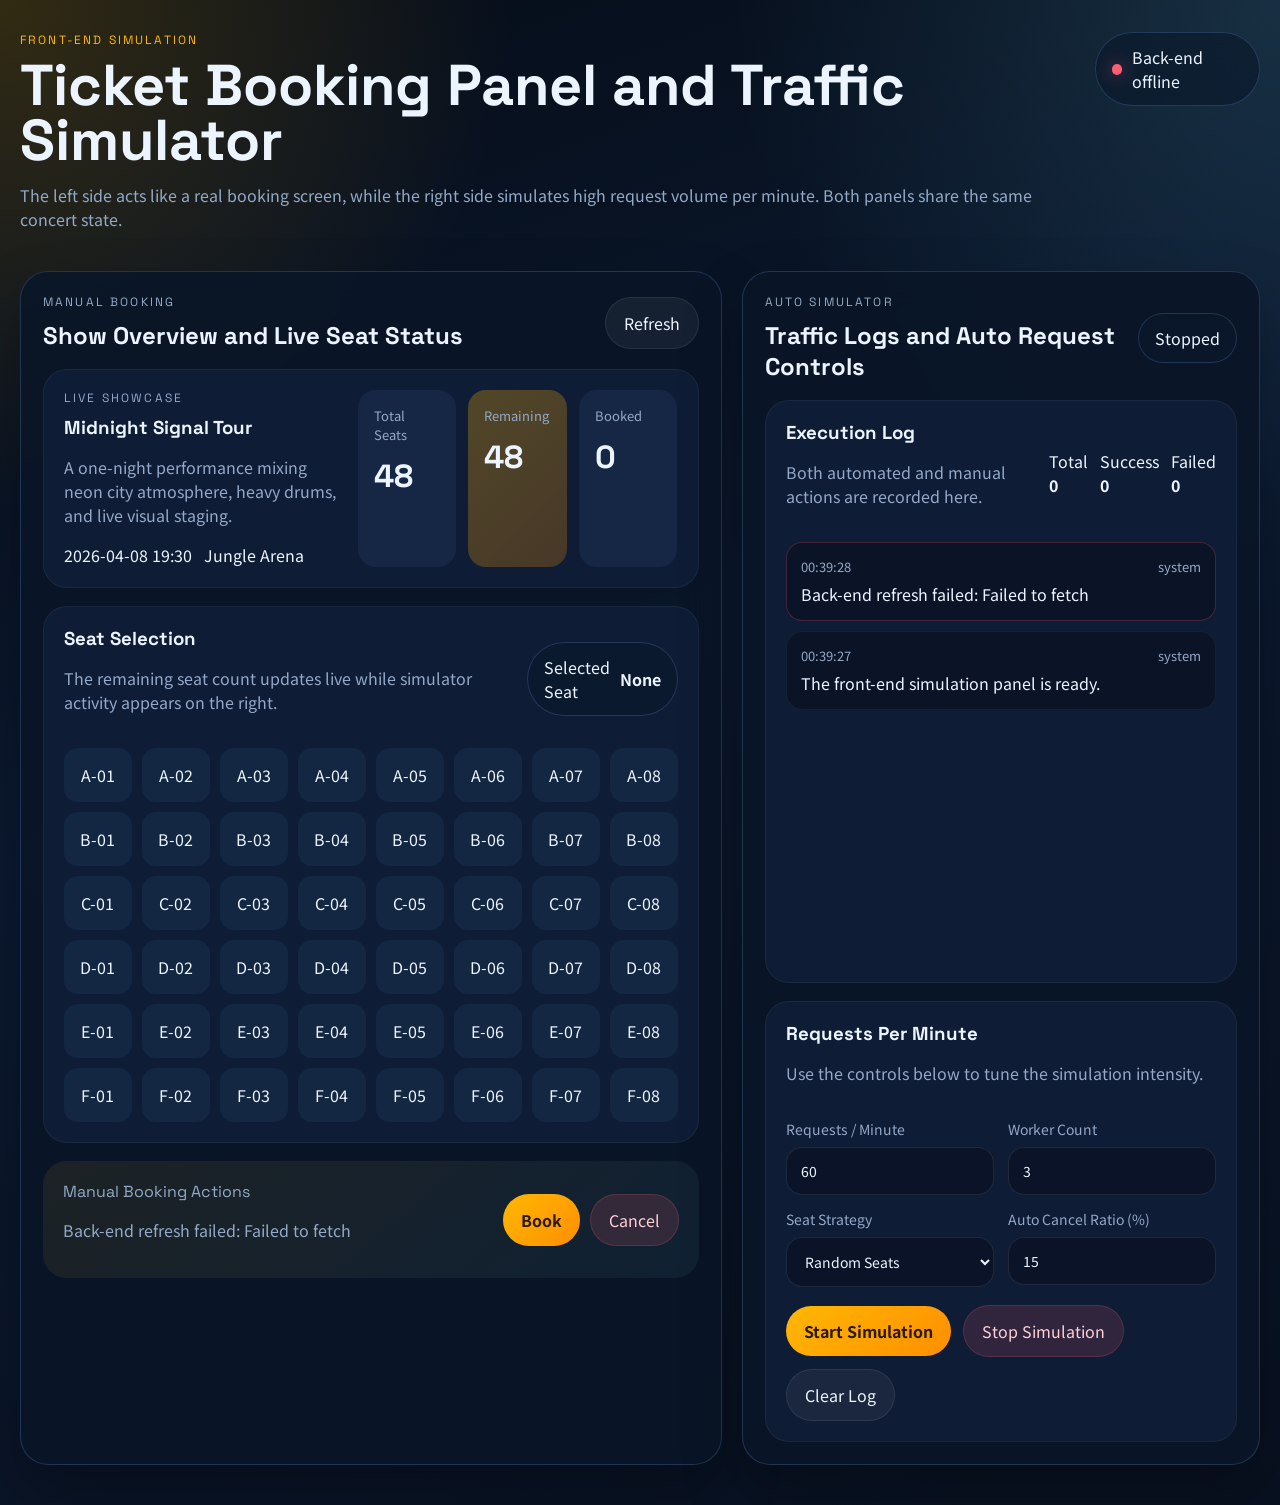
==== front-end-simulation/index.html @ c888f4b7 "대폭 수정 + 프론트 분리" ====
<!DOCTYPE html>
  <html lang="en">
<head>
  <meta charset="UTF-8">
  <meta name="viewport" content="width=device-width, initial-scale=1.0">
  <title>Ticket Burst Simulator</title>
  <link rel="preconnect" href="https://fonts.googleapis.com">
  <link rel="preconnect" href="https://fonts.gstatic.com" crossorigin>
  <link href="https://fonts.googleapis.com/css2?family=Space+Grotesk:wght@400;500;700&family=Noto+Sans+KR:wght@400;500;700&display=swap" rel="stylesheet">
  <link rel="stylesheet" href="./styles.css">
</head>
<body>
  <div class="app-shell">
    <header class="hero">
      <div>
        <p class="eyebrow">Front-End Simulation</p>
        <h1>Ticket Booking Panel and Traffic Simulator</h1>
        <p class="hero-copy">The left side acts like a real booking screen, while the right side simulates high request volume per minute. Both panels share the same concert state.</p>
      </div>
      <div class="hero-status">
        <span class="status-dot"></span>
        <span id="serverStatusText">Back-end waiting</span>
      </div>
    </header>

    <main class="dashboard-grid">
      <section class="panel booking-panel">
        <div class="panel-header">
          <div>
            <p class="panel-kicker">Manual Booking</p>
            <h2>Show Overview and Live Seat Status</h2>
          </div>
          <button id="refreshButton" class="ghost-button">Refresh</button>
        </div>

        <article class="showcase-card">
          <div class="showcase-copy">
            <p class="show-tag">Live Showcase</p>
            <h3 id="showTitle">Midnight Signal Tour</h3>
            <p id="showDescription">A one-night show built around neon city visuals and live band energy.</p>
            <div class="show-meta">
              <span id="showDate">2026-04-08 19:30</span>
              <span id="showVenue">Jungle Arena</span>
            </div>
          </div>
          <div class="seat-summary">
            <div class="metric-block">
              <span class="metric-label">Total Seats</span>
              <strong id="totalSeatsMetric">0</strong>
            </div>
            <div class="metric-block emphasis">
              <span class="metric-label">Remaining</span>
              <strong id="remainingSeatsMetric">0</strong>
            </div>
            <div class="metric-block">
              <span class="metric-label">Booked</span>
              <strong id="bookedSeatsMetric">0</strong>
            </div>
          </div>
        </article>

        <section class="seat-map-card">
          <div class="subhead">
            <div>
              <h3>Seat Selection</h3>
              <p>The remaining seat count updates live while simulator activity appears on the right.</p>
            </div>
            <div class="selection-pill">
              Selected Seat
              <strong id="selectedSeatLabel">None</strong>
            </div>
          </div>
          <div id="seatMap" class="seat-map" aria-live="polite"></div>
        </section>

        <section class="manual-actions">
          <div class="manual-status">
            <p class="action-title">Manual Booking Actions</p>
            <p id="bookingFeedback">Choose a seat, then book it or cancel it.</p>
          </div>
          <div class="action-buttons">
            <button id="bookButton" class="primary-button">Book</button>
            <button id="cancelButton" class="secondary-button">Cancel</button>
          </div>
        </section>
      </section>

      <section class="panel simulation-panel">
        <div class="panel-header">
          <div>
            <p class="panel-kicker">Auto Simulator</p>
            <h2>Traffic Logs and Auto Request Controls</h2>
          </div>
          <div class="sim-pill" id="simStatusPill">Stopped</div>
        </div>

        <section class="log-card">
          <div class="subhead">
            <div>
              <h3>Execution Log</h3>
              <p>Both automated and manual actions are recorded here.</p>
            </div>
            <div class="stats-inline">
              <span>Total <strong id="totalRequestsMetric">0</strong></span>
              <span>Success <strong id="successRequestsMetric">0</strong></span>
              <span>Failed <strong id="failedRequestsMetric">0</strong></span>
            </div>
          </div>
          <div id="logStream" class="log-stream"></div>
        </section>

        <section class="sim-controls">
          <div class="subhead">
            <div>
              <h3>Requests Per Minute</h3>
              <p>Use the controls below to tune the simulation intensity.</p>
            </div>
          </div>

          <div class="control-grid">
            <label class="control-block">
              <span>Requests / Minute</span>
              <input id="rpmInput" type="number" min="1" max="1200" step="1" value="60">
            </label>
            <label class="control-block">
              <span>Worker Count</span>
              <input id="workerInput" type="number" min="1" max="20" step="1" value="3">
            </label>
            <label class="control-block">
              <span>Seat Strategy</span>
              <select id="strategySelect">
                <option value="random">Random Seats</option>
                <option value="front">Front Seats First</option>
                <option value="back">Back Seats First</option>
              </select>
            </label>
            <label class="control-block">
              <span>Auto Cancel Ratio (%)</span>
              <input id="cancelRatioInput" type="number" min="0" max="100" step="5" value="15">
            </label>
          </div>

          <div class="sim-buttons">
            <button id="startSimulationButton" class="primary-button">Start Simulation</button>
            <button id="stopSimulationButton" class="secondary-button">Stop Simulation</button>
            <button id="clearLogButton" class="ghost-button">Clear Log</button>
          </div>
        </section>
      </section>
    </main>
  </div>

  <script src="./app.js"></script>
</body>
</html>
---- front-end-simulation/styles.css ----
:root {
  --bg: #07111f;
  --panel: rgba(10, 22, 40, 0.92);
  --panel-alt: rgba(15, 30, 55, 0.96);
  --card: rgba(24, 42, 73, 0.82);
  --stroke: rgba(128, 173, 255, 0.2);
  --text: #ecf4ff;
  --muted: #93a9c7;
  --accent: #ffb703;
  --accent-deep: #ff8f00;
  --success: #3ddc97;
  --danger: #ff5d73;
  --info: #72ddf7;
  --seat-open: #132742;
  --seat-selected: #ffb703;
  --seat-booked: #ff5d73;
  --seat-held: #72ddf7;
  --shadow: 0 30px 60px rgba(0, 0, 0, 0.28);
}

* {
  box-sizing: border-box;
}

body {
  margin: 0;
  min-height: 100vh;
  font-family: "Noto Sans KR", sans-serif;
  color: var(--text);
  background:
    radial-gradient(circle at top left, rgba(255, 183, 3, 0.18), transparent 26%),
    radial-gradient(circle at top right, rgba(114, 221, 247, 0.14), transparent 28%),
    linear-gradient(160deg, #050c16 0%, #0b1930 44%, #081120 100%);
}

button,
input,
select {
  font: inherit;
}

.app-shell {
  width: min(1460px, calc(100% - 40px));
  margin: 0 auto;
  padding: 32px 0 40px;
}

.hero {
  display: flex;
  justify-content: space-between;
  gap: 20px;
  align-items: flex-start;
  margin-bottom: 24px;
}

.eyebrow,
.panel-kicker,
.show-tag {
  margin: 0 0 10px;
  text-transform: uppercase;
  letter-spacing: 0.18em;
  font-family: "Space Grotesk", sans-serif;
  font-size: 12px;
  color: var(--accent);
}

.hero h1,
.panel-header h2,
.subhead h3,
.showcase-copy h3 {
  margin: 0;
  font-family: "Space Grotesk", sans-serif;
}

.hero h1 {
  font-size: clamp(2rem, 5vw, 3.6rem);
  line-height: 0.95;
}

.hero-copy,
.subhead p,
.showcase-copy p,
.manual-status p,
.panel-header p {
  color: var(--muted);
}

.hero-status,
.sim-pill,
.selection-pill {
  display: inline-flex;
  align-items: center;
  gap: 10px;
  padding: 12px 16px;
  border: 1px solid var(--stroke);
  border-radius: 999px;
  background: rgba(12, 25, 45, 0.66);
  backdrop-filter: blur(16px);
}

.status-dot {
  width: 11px;
  height: 11px;
  border-radius: 999px;
  background: var(--danger);
  box-shadow: 0 0 18px rgba(255, 93, 115, 0.55);
}

.hero-status.online .status-dot {
  background: var(--success);
  box-shadow: 0 0 18px rgba(61, 220, 151, 0.55);
}

.dashboard-grid {
  display: grid;
  grid-template-columns: 1.15fr 0.85fr;
  gap: 20px;
}

.panel {
  padding: 22px;
  border: 1px solid var(--stroke);
  border-radius: 28px;
  background: var(--panel);
  box-shadow: var(--shadow);
  backdrop-filter: blur(18px);
}

.panel-header,
.subhead,
.manual-actions,
.sim-buttons,
.show-meta,
.stats-inline {
  display: flex;
  align-items: center;
  justify-content: space-between;
  gap: 12px;
}

.showcase-card,
.seat-map-card,
.log-card,
.sim-controls {
  margin-top: 18px;
  padding: 20px;
  border-radius: 24px;
  background: var(--panel-alt);
  border: 1px solid rgba(255, 255, 255, 0.05);
}

.showcase-card {
  display: grid;
  grid-template-columns: minmax(0, 1.1fr) 320px;
  gap: 18px;
}

.show-meta {
  justify-content: flex-start;
  flex-wrap: wrap;
  color: var(--text);
}

.seat-summary {
  display: grid;
  grid-template-columns: repeat(3, 1fr);
  gap: 12px;
}

.metric-block {
  padding: 16px;
  border-radius: 18px;
  background: var(--card);
}

.metric-block.emphasis {
  background: linear-gradient(135deg, rgba(255, 183, 3, 0.28), rgba(255, 143, 0, 0.24));
}

.metric-label {
  display: block;
  color: var(--muted);
  font-size: 13px;
  margin-bottom: 12px;
}

.metric-block strong {
  font-family: "Space Grotesk", sans-serif;
  font-size: 2rem;
}

.seat-map {
  margin-top: 18px;
  display: grid;
  grid-template-columns: repeat(8, minmax(0, 1fr));
  gap: 10px;
}

.seat {
  border: 1px solid transparent;
  border-radius: 14px;
  background: var(--seat-open);
  color: var(--text);
  padding: 14px 8px;
  cursor: pointer;
  transition: transform 180ms ease, border-color 180ms ease, background 180ms ease;
}

.seat:hover {
  transform: translateY(-2px);
  border-color: rgba(255, 255, 255, 0.18);
}

.seat.selected {
  background: var(--seat-selected);
  color: #231700;
}

.seat.booked {
  background: rgba(255, 93, 115, 0.22);
  color: #ffc7d0;
}

.seat.held {
  background: rgba(114, 221, 247, 0.18);
  color: #b8f4ff;
}

.seat.booked,
.seat.held {
  cursor: not-allowed;
}

.manual-actions {
  margin-top: 18px;
  padding: 20px;
  border-radius: 24px;
  background: linear-gradient(140deg, rgba(255, 183, 3, 0.08), rgba(114, 221, 247, 0.06));
}

.action-title {
  margin: 0 0 6px;
  font-family: "Space Grotesk", sans-serif;
  color: var(--text);
}

.action-buttons {
  display: flex;
  gap: 10px;
  flex-wrap: wrap;
}

.primary-button,
.secondary-button,
.ghost-button {
  border: none;
  border-radius: 999px;
  padding: 13px 18px;
  cursor: pointer;
  transition: transform 180ms ease, opacity 180ms ease, background 180ms ease;
}

.primary-button:hover,
.secondary-button:hover,
.ghost-button:hover {
  transform: translateY(-1px);
}

.primary-button {
  background: linear-gradient(135deg, var(--accent), var(--accent-deep));
  color: #291900;
  font-weight: 700;
}

.secondary-button {
  background: rgba(255, 93, 115, 0.14);
  color: #ffd0d6;
  border: 1px solid rgba(255, 93, 115, 0.18);
}

.ghost-button {
  background: rgba(255, 255, 255, 0.05);
  color: var(--text);
  border: 1px solid rgba(255, 255, 255, 0.08);
}

.log-stream {
  margin-top: 18px;
  min-height: 420px;
  max-height: 420px;
  overflow: auto;
  display: flex;
  flex-direction: column;
  gap: 10px;
}

.log-item {
  padding: 14px;
  border-radius: 16px;
  background: rgba(11, 19, 39, 0.92);
  border: 1px solid rgba(255, 255, 255, 0.05);
}

.log-item.success {
  border-color: rgba(61, 220, 151, 0.26);
}

.log-item.fail {
  border-color: rgba(255, 93, 115, 0.24);
}

.log-meta {
  display: flex;
  justify-content: space-between;
  gap: 10px;
  font-size: 13px;
  color: var(--muted);
}

.log-message {
  margin-top: 6px;
  line-height: 1.5;
}

.control-grid {
  display: grid;
  grid-template-columns: repeat(2, minmax(0, 1fr));
  gap: 14px;
  margin-top: 18px;
}

.control-block {
  display: flex;
  flex-direction: column;
  gap: 8px;
  color: var(--muted);
  font-size: 14px;
}

.control-block input,
.control-block select {
  width: 100%;
  padding: 13px 14px;
  border-radius: 16px;
  border: 1px solid rgba(255, 255, 255, 0.09);
  background: rgba(11, 19, 39, 0.95);
  color: var(--text);
}

.sim-buttons {
  margin-top: 18px;
  justify-content: flex-start;
  flex-wrap: wrap;
}

@media (max-width: 1180px) {
  .dashboard-grid {
    grid-template-columns: 1fr;
  }

  .showcase-card {
    grid-template-columns: 1fr;
  }
}

@media (max-width: 760px) {
  .app-shell {
    width: min(100% - 20px, 100%);
    padding-top: 20px;
  }

  .hero,
  .panel-header,
  .subhead,
  .manual-actions {
    flex-direction: column;
    align-items: flex-start;
  }

  .seat-map {
    grid-template-columns: repeat(4, minmax(0, 1fr));
  }

  .seat-summary,
  .control-grid {
    grid-template-columns: 1fr;
  }
}
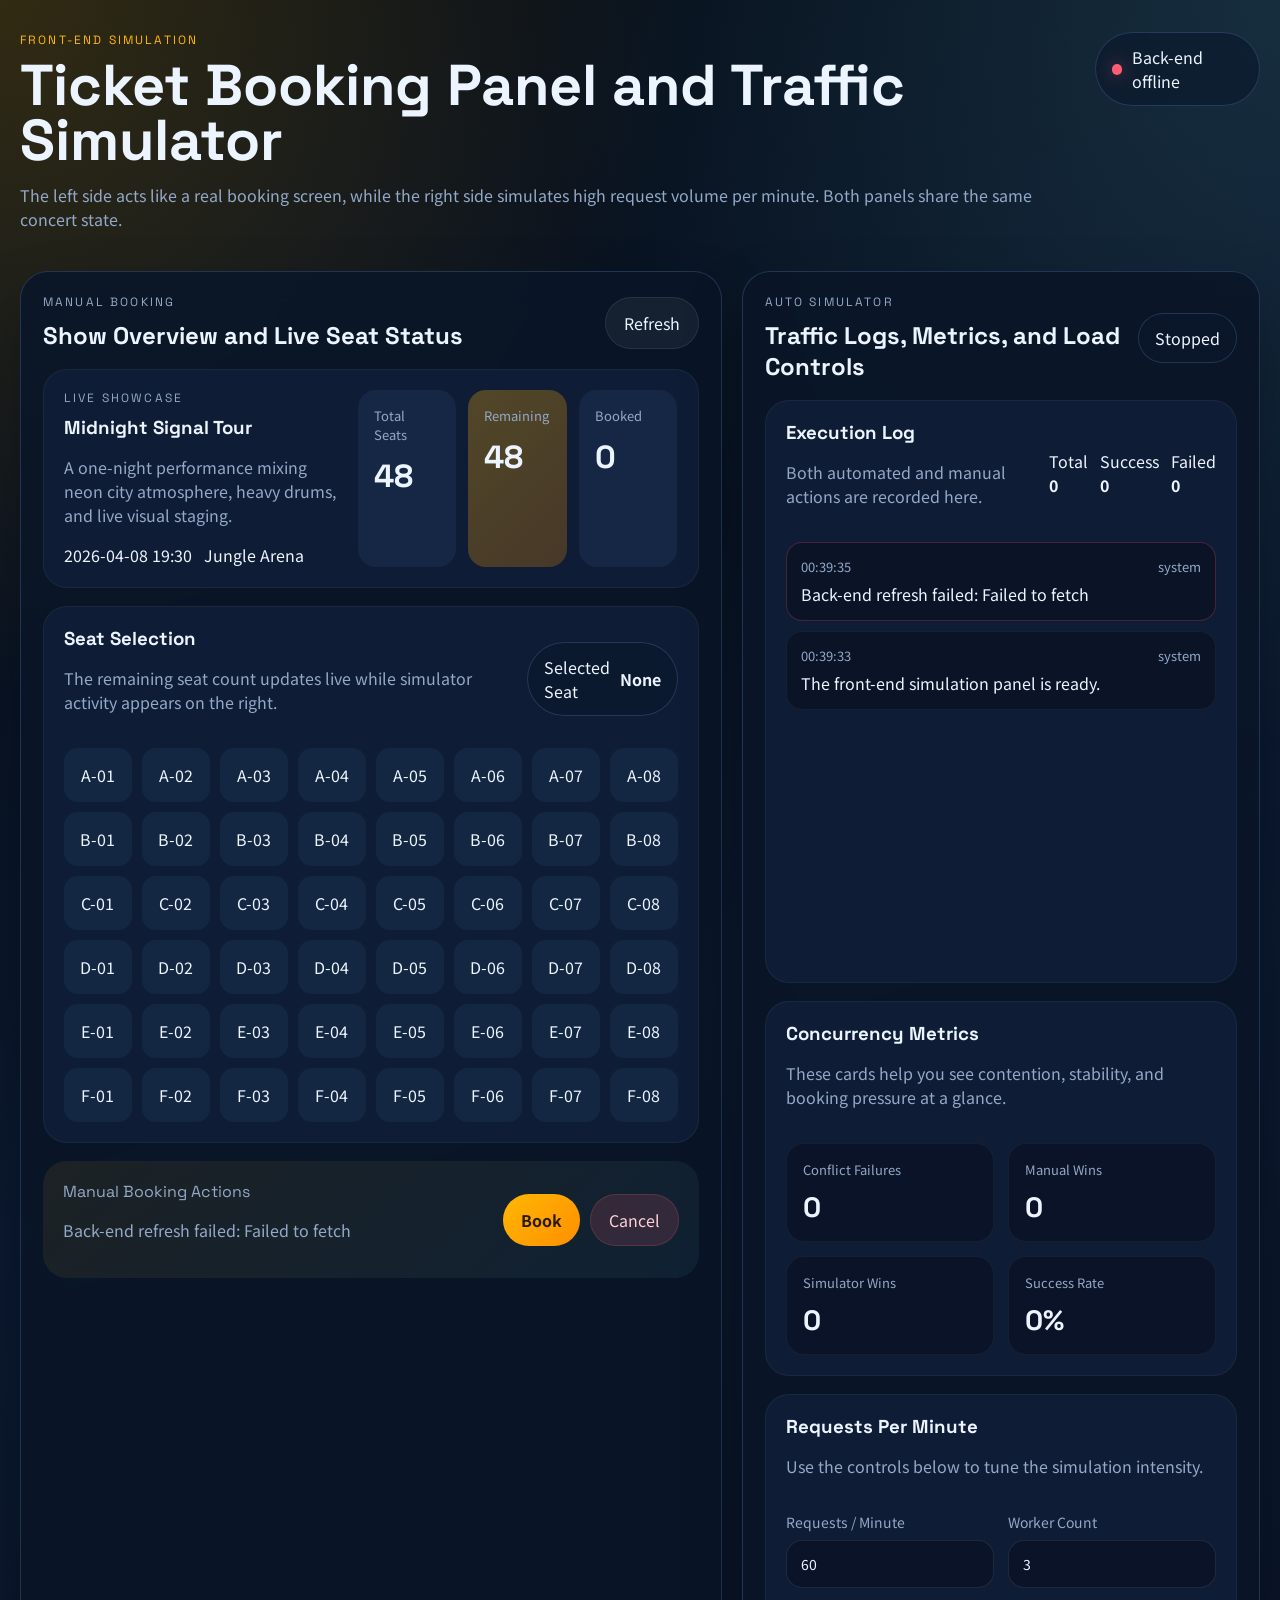
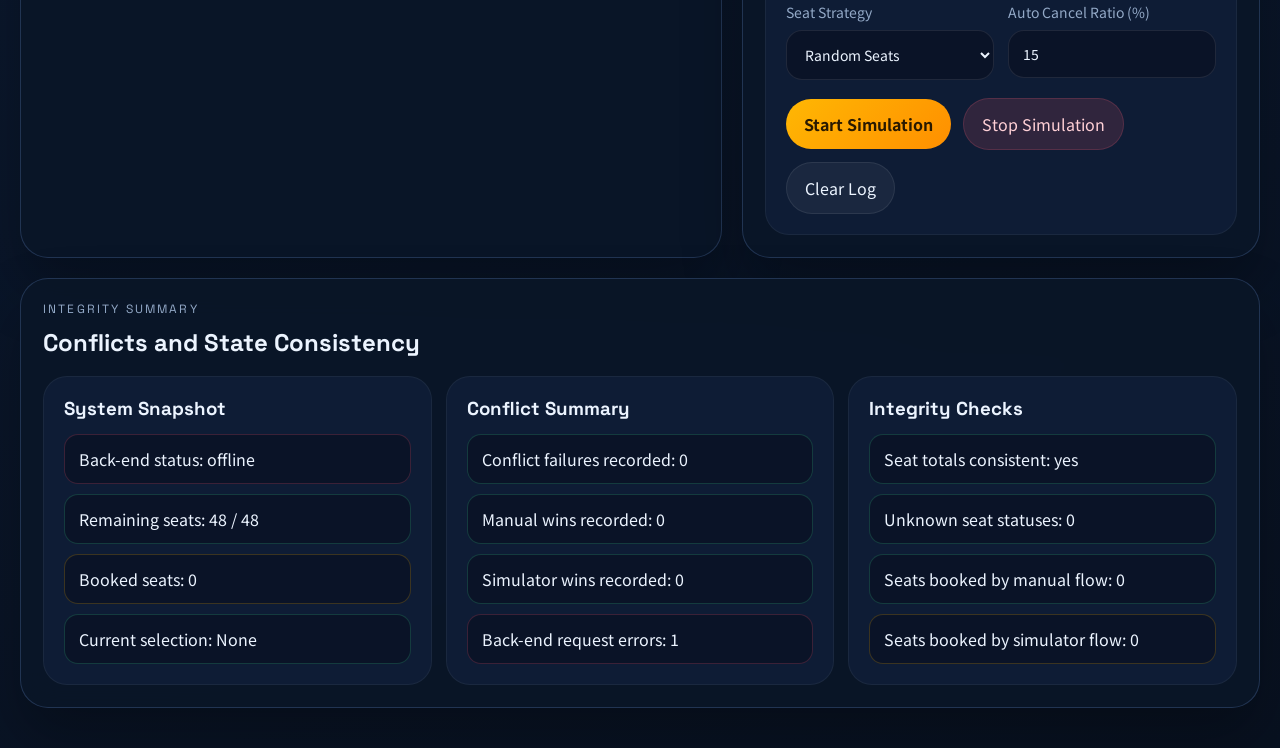
==== commit 637ce9fd: "수정본 반영" ====
--- a/front-end-simulation/index.html
+++ b/front-end-simulation/index.html
@@ -89,7 +89,7 @@
         <div class="panel-header">
           <div>
             <p class="panel-kicker">Auto Simulator</p>
-            <h2>Traffic Logs and Auto Request Controls</h2>
+            <h2>Traffic Logs, Metrics, and Load Controls</h2>
           </div>
           <div class="sim-pill" id="simStatusPill">Stopped</div>
         </div>
@@ -107,6 +107,33 @@
             </div>
           </div>
           <div id="logStream" class="log-stream"></div>
+        </section>
+
+        <section class="stats-card">
+          <div class="subhead">
+            <div>
+              <h3>Concurrency Metrics</h3>
+              <p>These cards help you see contention, stability, and booking pressure at a glance.</p>
+            </div>
+          </div>
+          <div class="metric-grid">
+            <article class="mini-metric">
+              <span class="mini-label">Conflict Failures</span>
+              <strong id="conflictMetric">0</strong>
+            </article>
+            <article class="mini-metric">
+              <span class="mini-label">Manual Wins</span>
+              <strong id="manualWinsMetric">0</strong>
+            </article>
+            <article class="mini-metric">
+              <span class="mini-label">Simulator Wins</span>
+              <strong id="simWinsMetric">0</strong>
+            </article>
+            <article class="mini-metric">
+              <span class="mini-label">Success Rate</span>
+              <strong id="successRateMetric">0%</strong>
+            </article>
+          </div>
         </section>
 
         <section class="sim-controls">
@@ -148,6 +175,29 @@
         </section>
       </section>
     </main>
+
+    <section class="panel summary-panel">
+      <div class="panel-header">
+        <div>
+          <p class="panel-kicker">Integrity Summary</p>
+          <h2>Conflicts and State Consistency</h2>
+        </div>
+      </div>
+      <div class="summary-grid">
+        <article class="summary-card">
+          <h3>System Snapshot</h3>
+          <ul id="snapshotSummary" class="summary-list"></ul>
+        </article>
+        <article class="summary-card">
+          <h3>Conflict Summary</h3>
+          <ul id="conflictSummary" class="summary-list"></ul>
+        </article>
+        <article class="summary-card">
+          <h3>Integrity Checks</h3>
+          <ul id="integritySummary" class="summary-list"></ul>
+        </article>
+      </div>
+    </section>
   </div>
 
   <script src="./app.js"></script>
--- a/front-end-simulation/styles.css
+++ b/front-end-simulation/styles.css
@@ -141,7 +141,9 @@
 .showcase-card,
 .seat-map-card,
 .log-card,
-.sim-controls {
+.stats-card,
+.sim-controls,
+.summary-card {
   margin-top: 18px;
   padding: 20px;
   border-radius: 24px;
@@ -353,12 +355,92 @@
   flex-wrap: wrap;
 }
 
+.metric-grid,
+.summary-grid {
+  display: grid;
+  gap: 14px;
+}
+
+.metric-grid {
+  margin-top: 18px;
+  grid-template-columns: repeat(2, minmax(0, 1fr));
+}
+
+.mini-metric {
+  padding: 16px;
+  border-radius: 18px;
+  background: rgba(11, 19, 39, 0.95);
+  border: 1px solid rgba(255, 255, 255, 0.05);
+}
+
+.mini-label {
+  display: block;
+  color: var(--muted);
+  font-size: 13px;
+  margin-bottom: 10px;
+}
+
+.mini-metric strong {
+  font-family: "Space Grotesk", sans-serif;
+  font-size: 1.75rem;
+}
+
+.summary-panel {
+  margin-top: 20px;
+}
+
+.summary-grid {
+  grid-template-columns: repeat(3, minmax(0, 1fr));
+}
+
+.summary-card {
+  margin-top: 18px;
+}
+
+.summary-card h3 {
+  margin: 0 0 14px;
+  font-family: "Space Grotesk", sans-serif;
+}
+
+.summary-list {
+  list-style: none;
+  margin: 0;
+  padding: 0;
+  display: flex;
+  flex-direction: column;
+  gap: 10px;
+}
+
+.summary-list li {
+  padding: 12px 14px;
+  border-radius: 14px;
+  background: rgba(11, 19, 39, 0.95);
+  color: var(--text);
+  line-height: 1.5;
+}
+
+.summary-list li.good {
+  border: 1px solid rgba(61, 220, 151, 0.2);
+}
+
+.summary-list li.warn {
+  border: 1px solid rgba(255, 183, 3, 0.2);
+}
+
+.summary-list li.bad {
+  border: 1px solid rgba(255, 93, 115, 0.2);
+}
+
 @media (max-width: 1180px) {
   .dashboard-grid {
     grid-template-columns: 1fr;
   }
 
   .showcase-card {
+    grid-template-columns: 1fr;
+  }
+
+  .summary-grid {
     grid-template-columns: 1fr;
   }
 }
@@ -382,7 +464,8 @@
   }
 
   .seat-summary,
-  .control-grid {
+  .control-grid,
+  .metric-grid {
     grid-template-columns: 1fr;
   }
 }
